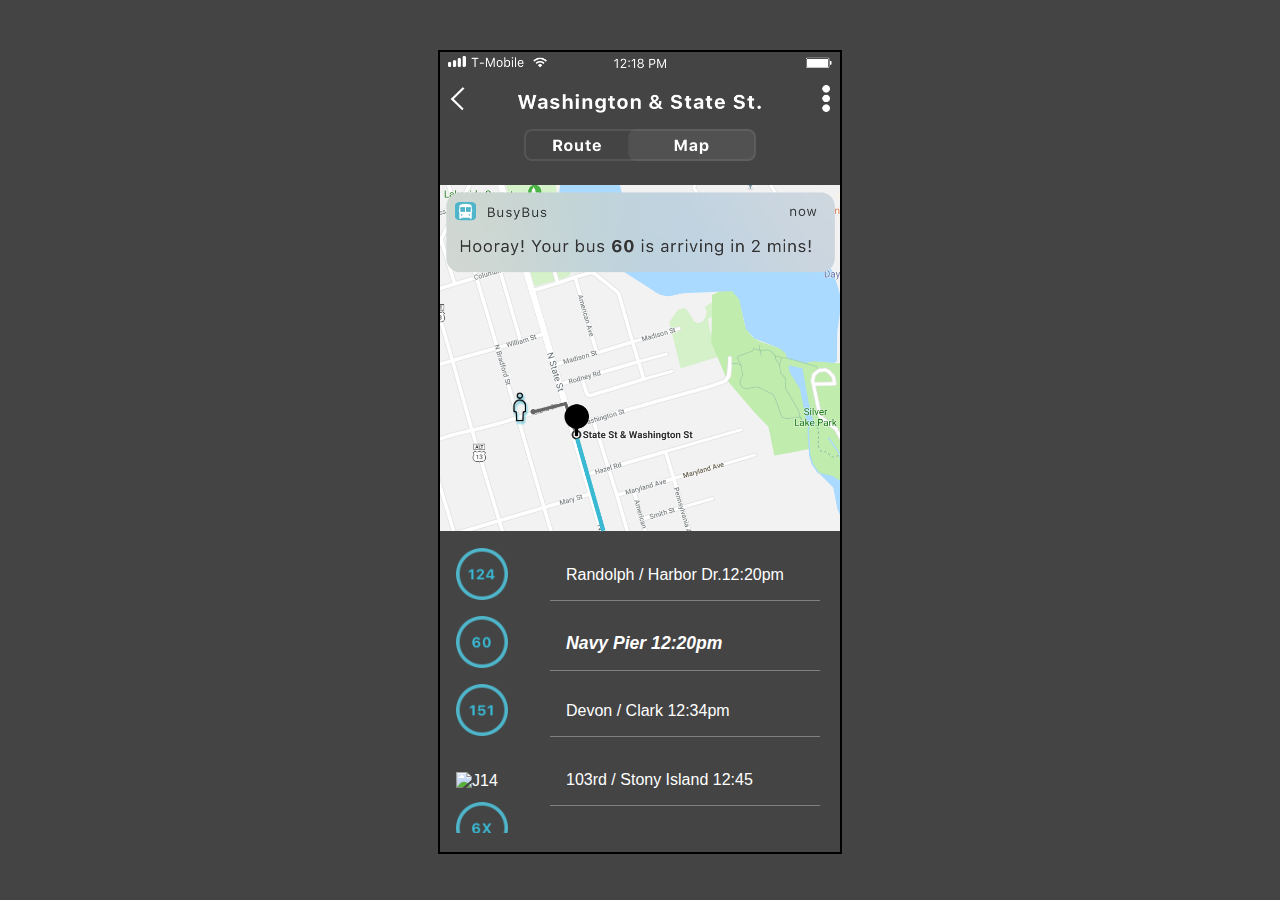
==== index.html @ 6add4e69 "first commit" ====
<!DOCTYPE html>
<html>
  <head>
      <meta charset="utf-8">
      <title>BusyBus App</title>
      <link rel="stylesheet" href="css/style.css">

  </head>
  <body>
<!-- status bar, title and toggle -->
      <header>
          <div class="status-bar">
            <img src="img/status-bar.png" alt="status-bar">
          </div>
          <div class="title">
            <img src="img/title-bar.png" alt="title-bar">
          </div>
          <div class="toggle">
              <img src="img/toggle.png" alt="toggle">
          </div>
      </header>
  <!-- map and notification banner-->
      <section class = "map">
          <img src="img/map.png" alt="map-view">
      </section>
<!-- bus schedule-->
      <section class = "container schedule">
              </div>
                <div class="flex-item symbol">
                    <ul>
                      <li><img src="img/symbol-124.png" alt="124"></li>
                      <li><img src="img/symbol-60.png" alt="60"></li>
                      <li><img src="img/symbol-151.png" alt="151"></li>
                      <li><img src="img/symbol-J14.png" alt="J14"></li>
                      <li><img src="img/symbol-6x.png" alt="6X"></li>
                      <li><img src="img/symbol-4.png" alt="4"></li>
                      <li><img src="img/symbol-20.png" alt="20"></li>
                      <li><img src="img/symbol-157.png" alt="157"></li>
                    </ul>
                </div>
                <div class="flex-item destination">
                    <ul>
                      <li>Randolph / Harbor Dr.<span>12:20pm</span></li>
                      <li>Navy Pier <span>12:20pm</span></li>
                      <li>Devon / Clark <span>12:34pm</span></li>
                      <li>103rd / Stony Island <span>12:45</span></li>
                      <li>Jackson Park Express<span>N/A</span></li>
                      <li>Cottage Grove<span>
                        Resumes 12:10am</span></li>
                      <li>Madison<span>
                        Resumes 12:10am</span></li>
                      <li>Streeterville / Taylor<span>
                        Resumes 6:00am</span></li>
                    </ul>
                </div>
        </section>
    </body>
</html>
---- css/style.css ----
body {
  background-color: #444;
  border: 2px solid black;
  width: 400px;
  height: 800px;
  margin: auto;
  margin-top: 50px;
  font-family: "San Francisco", sans-serif;
  font-size: 16px;
  font-weight: 400400;
  color: #fff;
}

/* header */

header {
  background-color: #444;
  position: sticky;
  top: 0;
  padding-bottom: 20px;
}

.status-bar img, .toggle img, .title img {
  display: block;
  margin-left: auto;
  margin-right: auto;
}

.status-bar img {
  margin-top: 4px;
  width: 96%;
}

.toggle img {
  margin-bottom: 4px;
  margin-top: 16px;
  height: 32px;
  width: 232px;
}

.title img {
  margin-bottom: 8px;
  margin-top: 16px;
  width: 95%;
}

/* map */

.map img {
  width: 100%;
}

/* flexbox*/

.schedule {
  overflow: scroll;
}
.container {
  display: flex;
  flex-direction: row;
  flex-wrap: wrap;
  justify-content: center;
  width: 400px;
  height: 297px;
  margin: 0 auto;
  overflow: scroll;
}

.symbol {
  width: 20%;
}
.destination {
  width: 70%;
}


/* bus schedule */

ul {
  list-style-type: none;
}
li {
  padding: 16px;
}

.symbol img {
  width: 52px;
  height: 52px;
  margin-left: -60px;
  margin-top: -20px;
  padding: 0px
}
/* adjusting alignment */
.destination ul {
  margin-left: -30px;
}
.destination li {
  margin-top: -2px;
  text-align: left;
}
.destination li:nth-child(2), .time li:nth-child(2) {
  padding-top: 34px;
  font-weight: bold;
  font-style: italic;
  font-size: 1.1em;
}
.destination li:nth-child(3) {
  padding-top: 33px;
}
.destination li:nth-child(4){
  padding-top: 36px;
}
.destination li:nth-child(5){
  padding-top: 35px;
}
.destination li:nth-child(6) {
  padding-top: 20px;
}
.destination li:nth-child(7){
  padding-top: 35px;
}
.destination li:nth-child(8){
  padding-top: 35px;
}
.destination li:nth-child(6), .destination li:nth-child(7), .destination li:nth-child(8), .time li:nth-child(6), .time li:nth-child(7), .time li:nth-child(8) {
  color: pink;
  font-style: italic;
}
.destination li {
  border-bottom: 0.25px solid gray;
}
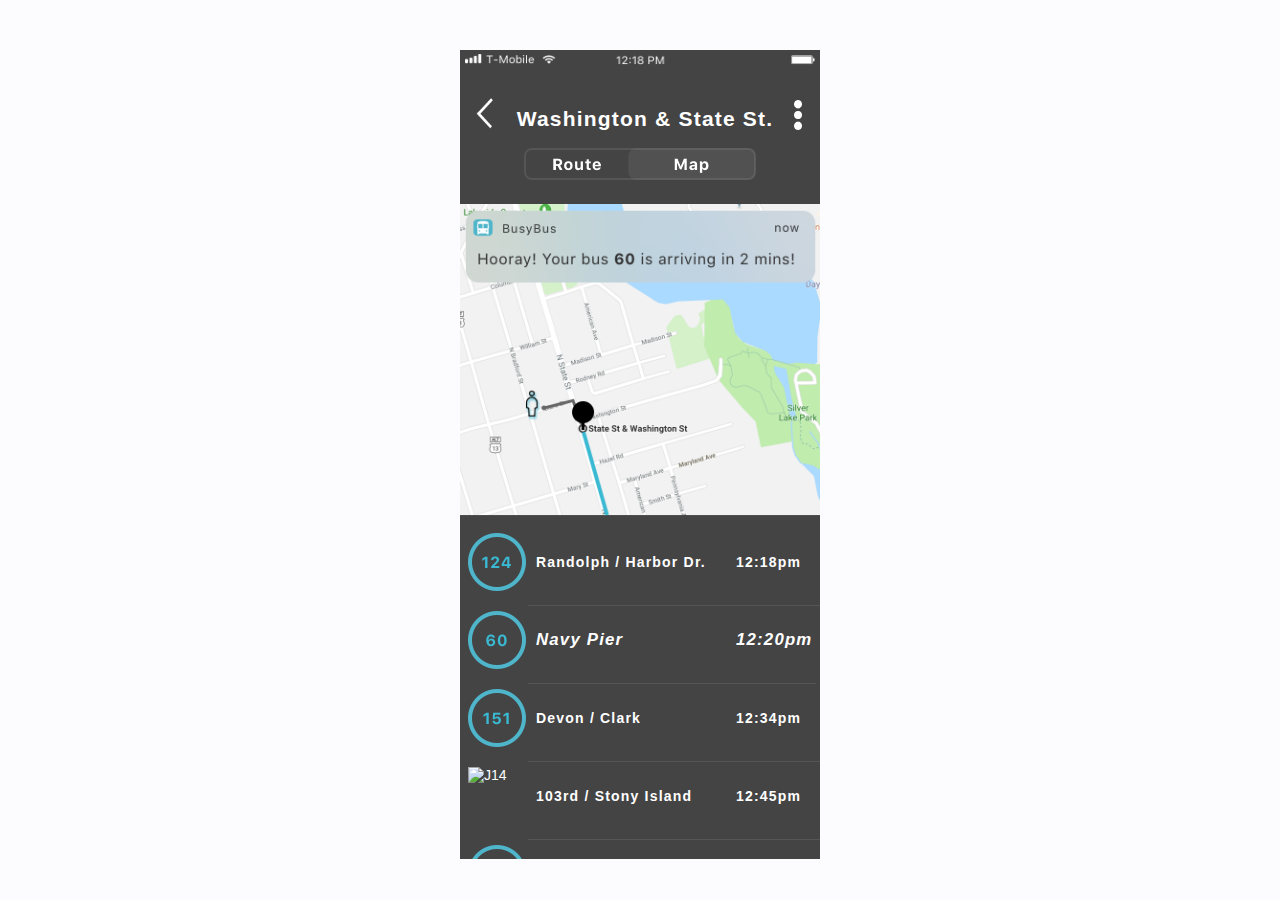
==== commit 8ffedf8a: "modifed styles for the title bar and bus schedule" ====
--- a/index.html
+++ b/index.html
@@ -8,12 +8,17 @@
   </head>
   <body>
 <!-- status bar, title and toggle -->
+<section class = "iphone">
       <header>
           <div class="status-bar">
             <img src="img/status-bar.png" alt="status-bar">
           </div>
           <div class="title">
-            <img src="img/title-bar.png" alt="title-bar">
+            <img src="img/icon/arrow.png" alt="arrow-icon" class = "arrow">
+              <div class="location">
+                <h2>Washington & State St.</h2>
+              </div>
+            <img src="img/icon/account.png" alt="account-icon" class = "account">
           </div>
           <div class="toggle">
               <img src="img/toggle.png" alt="toggle">
@@ -25,34 +30,95 @@
       </section>
 <!-- bus schedule-->
       <section class = "container schedule">
+          <div class="businfo">
+              <div class="number">
+                <img src="img/symbol-124.png" alt="124">
               </div>
-                <div class="flex-item symbol">
-                    <ul>
-                      <li><img src="img/symbol-124.png" alt="124"></li>
-                      <li><img src="img/symbol-60.png" alt="60"></li>
-                      <li><img src="img/symbol-151.png" alt="151"></li>
-                      <li><img src="img/symbol-J14.png" alt="J14"></li>
-                      <li><img src="img/symbol-6x.png" alt="6X"></li>
-                      <li><img src="img/symbol-4.png" alt="4"></li>
-                      <li><img src="img/symbol-20.png" alt="20"></li>
-                      <li><img src="img/symbol-157.png" alt="157"></li>
-                    </ul>
-                </div>
-                <div class="flex-item destination">
-                    <ul>
-                      <li>Randolph / Harbor Dr.<span>12:20pm</span></li>
-                      <li>Navy Pier <span>12:20pm</span></li>
-                      <li>Devon / Clark <span>12:34pm</span></li>
-                      <li>103rd / Stony Island <span>12:45</span></li>
-                      <li>Jackson Park Express<span>N/A</span></li>
-                      <li>Cottage Grove<span>
-                        Resumes 12:10am</span></li>
-                      <li>Madison<span>
-                        Resumes 12:10am</span></li>
-                      <li>Streeterville / Taylor<span>
-                        Resumes 6:00am</span></li>
-                    </ul>
-                </div>
+              <div class="destination">
+                <h4>Randolph / Harbor Dr.</h4>
+              </div>
+              <div class="time">
+                <h4>12:18pm</h4>
+              </div>
+          </div>
+          <div class="businfo">
+              <div class="number">
+                <img src="img/symbol-60.png" alt="60">
+              </div>
+              <div class="destination special">
+                <h4>Navy Pier</h4>
+              </div>
+              <div class="time special">
+                <h4>12:20pm</h4>
+              </div>
+          </div>
+          <div class="businfo">
+              <div class="number">
+                <img src="img/symbol-151.png" alt="151">
+              </div>
+              <div class="destination">
+                <h4>Devon / Clark</h4>
+              </div>
+              <div class="time">
+                <h4>12:34pm</h4>
+              </div>
+          </div>
+          <div class="businfo">
+              <div class="number">
+                <img src="img/symbol-J14.png" alt="J14">
+              </div>
+              <div class="destination">
+                <h4>103rd / Stony Island</h4>
+              </div>
+              <div class="time">
+                <h4>12:45pm</h4>
+              </div>
+          </div>
+          <div class="businfo">
+              <div class="number">
+                <img src="img/symbol-6x.png" alt="6X">
+              </div>
+              <div class="destination">
+                <h5>Jackson Park Express</h5>
+              </div>
+              <div class="time">
+                <h5>N/A</h5>
+              </div>
+          </div>
+          <div class="businfo extra">
+              <div class="number">
+                <img src="img/symbol-4.png" alt="4">
+              </div>
+              <div class="destination">
+                <h5>Cottage Grove</h5>
+              </div>
+              <div class="time">
+                <h5>Resumes 12:10am</h5>
+              </div>
+          </div>
+          <div class="businfo extra">
+              <div class="number">
+                <img src="img/symbol-20.png" alt="20">
+              </div>
+              <div class="destination">
+                <h5>Madison</h5>
+              </div>
+              <div class="time">
+                <h5>Resumes 12:10am</h5>
+              </div>
+          </div>
+          <div class="businfo extra">
+              <div class="number">
+                <img src="img/symbol-157.png" alt="157">
+              </div>
+              <div class="destination">
+                <h5>Streeterville / Taylor</h5>
+              </div>
+              <div class="time">
+                <h5>Resumes 6:00am</h5>
+              </div>
+          </div>
         </section>
+      </section>
     </body>
 </html>
--- a/css/style.css
+++ b/css/style.css
@@ -1,23 +1,56 @@
+html {
+  overflow-y: hidden;
+}
+
 body {
-  background-color: #444;
-  border: 2px solid black;
-  width: 400px;
-  height: 800px;
+  background-color: #fcfcff;
+  color: #fff;
+  font-family: "Roboto Light", Helvetica, sans-serif;
+  font-size: 14px;
+  height: 600px;
   margin: auto;
   margin-top: 50px;
-  font-family: "San Francisco", sans-serif;
-  font-size: 16px;
-  font-weight: 400400;
-  color: #fff;
+  width: 360px;
 }
+
+.iphone {
+  background-color: #444;
+}
+
+/* font styling */
+
+h2, h4, h5 {
+  letter-spacing: 1.2px;
+}
+
+.time h4, .time h5 {
+  text-align: right;
+}
+
+h5 {
+  color: pink;
+  font-style: italic;
+  font-size: 1em;
+}
+
+.special {
+  font-size: 1.2em;
+  font-style: italic;
+  margin-top: -6px;
+  padding-bottom: 6px;
+}
+
+.time.special {
+  padding-right: 20px;
+}
+
 
 /* header */
 
 header {
-  background-color: #444;
+  padding-bottom: 20px;
   position: sticky;
   top: 0;
-  padding-bottom: 20px;
 }
 
 .status-bar img, .toggle img, .title img {
@@ -27,8 +60,8 @@
 }
 
 .status-bar img {
-  margin-top: 4px;
-  width: 96%;
+  padding-top: 4px;
+  width: 97%;
 }
 
 .toggle img {
@@ -39,9 +72,32 @@
 }
 
 .title img {
+
   margin-bottom: 8px;
   margin-top: 16px;
-  width: 95%;
+}
+
+.arrow {
+  height: 32px;
+  width: 18px;
+  float: left;
+  padding-left: 16px;
+}
+
+.location {
+  width: 270px;
+  float: left;
+  padding-left: 16px;
+  padding-top: 8px;
+  text-align: center;
+}
+
+.account {
+  width: 8px;
+  height: 30px;
+  padding-right: 16px;
+  padding-left: 12px;
+  padding-top: 19px;
 }
 
 /* map */
@@ -50,82 +106,57 @@
   width: 100%;
 }
 
-/* flexbox*/
+/* flexbox / floats / adjustments for the bus schedule */
 
 .schedule {
   overflow: scroll;
 }
+
 .container {
   display: flex;
-  flex-direction: row;
   flex-wrap: wrap;
-  justify-content: center;
-  width: 400px;
-  height: 297px;
-  margin: 0 auto;
-  overflow: scroll;
+  height: 300px;
+  justify-content: left;
+  padding-top: 16px;
+  padding-bottom: 24px;
+  width: 420px;
 }
 
-.symbol {
-  width: 20%;
-}
-.destination {
-  width: 70%;
+.destination, .time {
+  border-bottom: .25px solid #555;
 }
 
-
-/* bus schedule */
-
-ul {
-  list-style-type: none;
-}
-li {
-  padding: 16px;
+.number {
+  width: 60px;
+  height: 80px;
+  float: left;
+  margin-top: -2px;
+  padding-left: 8px;
 }
 
-.symbol img {
-  width: 52px;
-  height: 52px;
-  margin-left: -60px;
-  margin-top: -20px;
-  padding: 0px
+.destination {
+  width: 200px;
+  height: 70px;
+  float: left;
+  padding-left: 8px;
 }
-/* adjusting alignment */
-.destination ul {
-  margin-left: -30px;
+
+.time {
+  width: 60px;
+  height: 70px;
+  padding-right: 24px;
+  float: left;
 }
-.destination li {
-  margin-top: -2px;
-  text-align: left;
+
+.number img {
+  width: 58px;
+  height: 58px;
+  padding-top: 0;
+  margin-left: 0;
 }
-.destination li:nth-child(2), .time li:nth-child(2) {
-  padding-top: 34px;
-  font-weight: bold;
-  font-style: italic;
-  font-size: 1.1em;
+
+/* adding padding to the last four bus schedules */
+
+.extra {
+  height: 80px;
 }
-.destination li:nth-child(3) {
-  padding-top: 33px;
-}
-.destination li:nth-child(4){
-  padding-top: 36px;
-}
-.destination li:nth-child(5){
-  padding-top: 35px;
-}
-.destination li:nth-child(6) {
-  padding-top: 20px;
-}
-.destination li:nth-child(7){
-  padding-top: 35px;
-}
-.destination li:nth-child(8){
-  padding-top: 35px;
-}
-.destination li:nth-child(6), .destination li:nth-child(7), .destination li:nth-child(8), .time li:nth-child(6), .time li:nth-child(7), .time li:nth-child(8) {
-  color: pink;
-  font-style: italic;
-}
-.destination li {
-  border-bottom: 0.25px solid gray;
-}
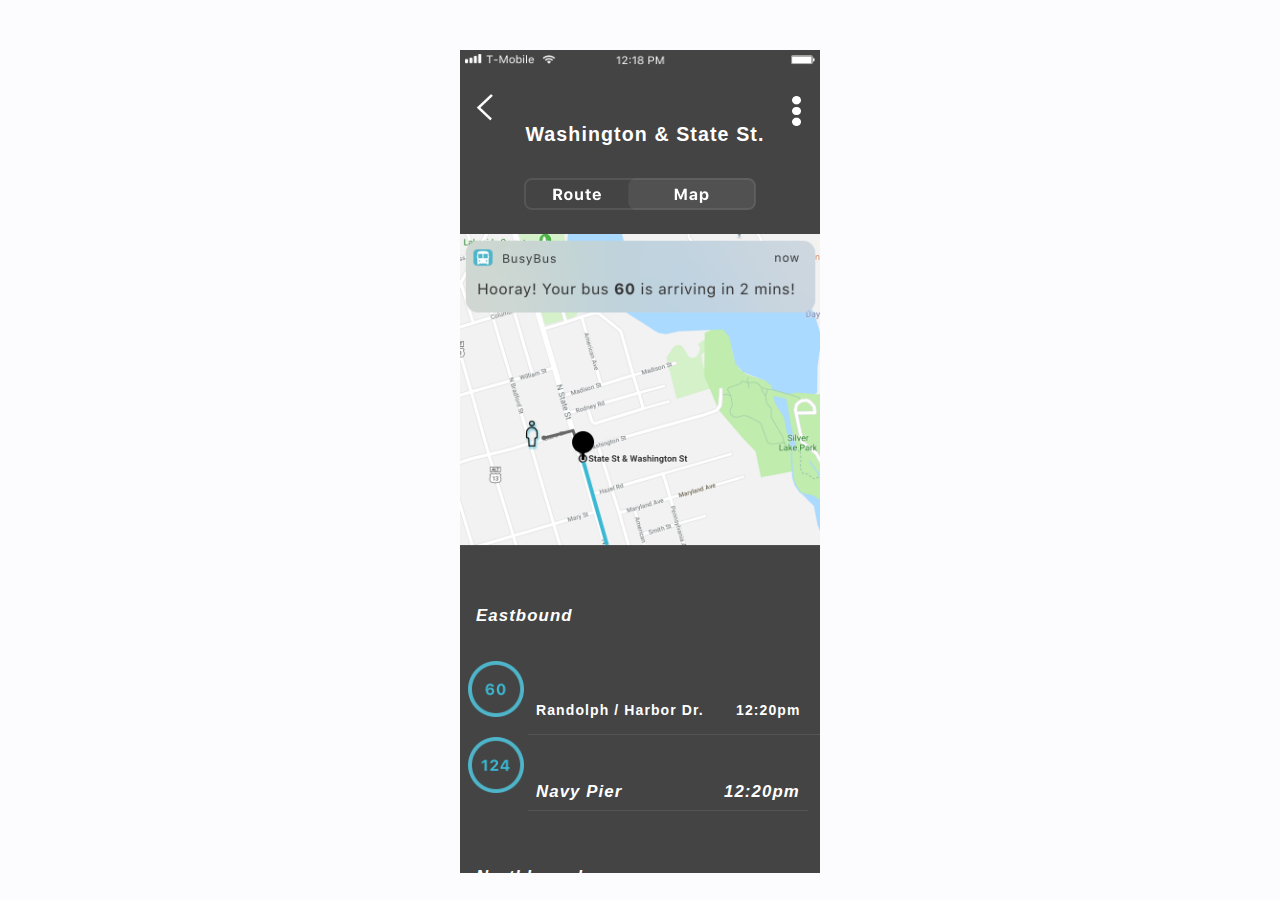
==== commit 6a289194: "final adjustments" ====
--- a/index.html
+++ b/index.html
@@ -3,6 +3,7 @@
   <head>
       <meta charset="utf-8">
       <title>BusyBus App</title>
+      <link rel="stylesheet" href="css/reset.css">
       <link rel="stylesheet" href="css/style.css">
 
   </head>
@@ -18,7 +19,7 @@
               <div class="location">
                 <h2>Washington & State St.</h2>
               </div>
-            <img src="img/icon/account.png" alt="account-icon" class = "account">
+            <img src="img/icon/account.png" alt="account-icon" class = "menu">
           </div>
           <div class="toggle">
               <img src="img/toggle.png" alt="toggle">
@@ -30,91 +31,117 @@
       </section>
 <!-- bus schedule-->
       <section class = "container schedule">
+        <div class="direction">
+          <h3>Eastbound</h3>
+        </div>
+        <div class="businfo">
+            <div class="number">
+              <img src="img/symbol-60.png" alt="60">
+            </div>
+            <div class="destination adjust">
+              <h4>Randolph / Harbor Dr.</h4>
+            </div>
+            <div class="time adjust">
+              <h4>12:20pm</h4>
+            </div>
+        </div>
           <div class="businfo">
               <div class="number">
                 <img src="img/symbol-124.png" alt="124">
               </div>
-              <div class="destination">
-                <h4>Randolph / Harbor Dr.</h4>
+              <div class="destination special adjust">
+                <h4>Navy Pier</h4>
               </div>
-              <div class="time">
-                <h4>12:18pm</h4>
+              <div class="time special left adjust">
+                <h4>12:20pm</h4>
               </div>
           </div>
-          <div class="businfo">
-              <div class="number">
-                <img src="img/symbol-60.png" alt="60">
-              </div>
-              <div class="destination special">
-                <h4>Navy Pier</h4>
-              </div>
-              <div class="time special">
-                <h4>12:20pm</h4>
-              </div>
+          <div class="direction">
+            <h3>Northbound</h3>
           </div>
           <div class="businfo">
               <div class="number">
                 <img src="img/symbol-151.png" alt="151">
               </div>
-              <div class="destination">
+              <div class="destination adjust">
                 <h4>Devon / Clark</h4>
               </div>
-              <div class="time">
-                <h4>12:34pm</h4>
+              <div class="time adjust">
+                <h4>12:32pm</h4>
               </div>
+          </div>
+          <div class="direction">
+            <h3>Southbound</h3>
           </div>
           <div class="businfo">
               <div class="number">
                 <img src="img/symbol-J14.png" alt="J14">
               </div>
-              <div class="destination">
+              <div class="destination adjust">
                 <h4>103rd / Stony Island</h4>
               </div>
-              <div class="time">
-                <h4>12:45pm</h4>
+              <div class="time adjust">
+                <h4>12:30pm</h4>
               </div>
+          </div>
+          <div class="businfo">
+              <div class="number">
+                <img src="img/symbol-124.png" alt="124">
+              </div>
+              <div class="destination adjust">
+                <h4>Navy Pier</h4>
+              </div>
+              <div class="time adjust">
+                <h4>12:40pm</h4>
+              </div>
+          </div>
+          <div class="direction">
+            <h3>Reroute</h3>
           </div>
           <div class="businfo">
               <div class="number">
                 <img src="img/symbol-6x.png" alt="6X">
               </div>
-              <div class="destination">
+              <div class="destination target">
                 <h5>Jackson Park Express</h5>
               </div>
-              <div class="time">
+              <div class="time target">
                 <h5>N/A</h5>
               </div>
+          </div>
+          <div class="direction">
+            <h3>Out of Service</h3>
           </div>
           <div class="businfo extra">
               <div class="number">
                 <img src="img/symbol-4.png" alt="4">
               </div>
-              <div class="destination">
+              <div class="destination target">
                 <h5>Cottage Grove</h5>
               </div>
-              <div class="time">
+              <div class="time target">
                 <h5>Resumes 12:10am</h5>
               </div>
           </div>
           <div class="businfo extra">
-              <div class="number">
+              <div class="number slight">
                 <img src="img/symbol-20.png" alt="20">
               </div>
-              <div class="destination">
+              <div class="destination target">
                 <h5>Madison</h5>
               </div>
-              <div class="time">
+              <div class="time target">
                 <h5>Resumes 12:10am</h5>
               </div>
           </div>
-          <div class="businfo extra">
+          <div class="businfo">
               <div class="number">
                 <img src="img/symbol-157.png" alt="157">
               </div>
-              <div class="destination">
+              <div class="destination target">
                 <h5>Streeterville / Taylor</h5>
               </div>
-              <div class="time">
+              <div class="time target">
                 <h5>Resumes 6:00am</h5>
               </div>
           </div>
--- a/css/style.css
+++ b/css/style.css
@@ -19,8 +19,20 @@
 
 /* font styling */
 
-h2, h4, h5 {
-  letter-spacing: 1.2px;
+h2, h3, h4, h5 {
+  letter-spacing: 1.1px;
+}
+
+h2 {
+  font-size: 1.4em;
+}
+
+h3 {
+  padding-left: 16px;
+  padding-bottom: 16px;
+  padding-top: 24px;
+  font-size: 1.2em;
+  font-style: italic;
 }
 
 .time h4, .time h5 {
@@ -36,12 +48,10 @@
 .special {
   font-size: 1.2em;
   font-style: italic;
-  margin-top: -6px;
-  padding-bottom: 6px;
 }
 
-.time.special {
-  padding-right: 20px;
+.left {
+  margin-left: -12px;
 }
 
 
@@ -65,22 +75,22 @@
 }
 
 .toggle img {
-  margin-bottom: 4px;
-  margin-top: 16px;
+  padding-bottom: 4px;
+  padding-top: 16px;
   height: 32px;
   width: 232px;
 }
 
 .title img {
-
   margin-bottom: 8px;
-  margin-top: 16px;
+  margin-top: 12px;
 }
 
 .arrow {
-  height: 32px;
+  height: 28px;
   width: 18px;
   float: left;
+  padding-top: 4px;
   padding-left: 16px;
 }
 
@@ -88,15 +98,14 @@
   width: 270px;
   float: left;
   padding-left: 16px;
-  padding-top: 8px;
+  padding-top: 29px;
   text-align: center;
 }
 
-.account {
-  width: 8px;
+.menu {
+  width: 9px;
   height: 30px;
-  padding-right: 16px;
-  padding-left: 12px;
+  padding-right: 8px;
   padding-top: 19px;
 }
 
@@ -117,9 +126,8 @@
   flex-wrap: wrap;
   height: 300px;
   justify-content: left;
-  padding-top: 16px;
   padding-bottom: 24px;
-  width: 420px;
+  width: 360px;
 }
 
 .destination, .time {
@@ -128,35 +136,41 @@
 
 .number {
   width: 60px;
-  height: 80px;
+  height: 50px;
   float: left;
-  margin-top: -2px;
   padding-left: 8px;
+  margin-top: 2px;
 }
 
 .destination {
   width: 200px;
-  height: 70px;
+  height: 50px;
   float: left;
   padding-left: 8px;
 }
 
 .time {
   width: 60px;
-  height: 70px;
+  height: 50px;
   padding-right: 24px;
   float: left;
 }
 
 .number img {
-  width: 58px;
-  height: 58px;
+  width: 56px;
+  height: 56px;
   padding-top: 0;
   margin-left: 0;
 }
 
-/* adding padding to the last four bus schedules */
+/* adjusting spacing to the bus schedules in the table to correct alignment */
 
-.extra {
-  height: 80px;
+.adjust {
+  padding-top: 25px;
 }
+.target {
+  padding-top: 24px;
+}
+.direction {
+  padding-top: 16px;
+}
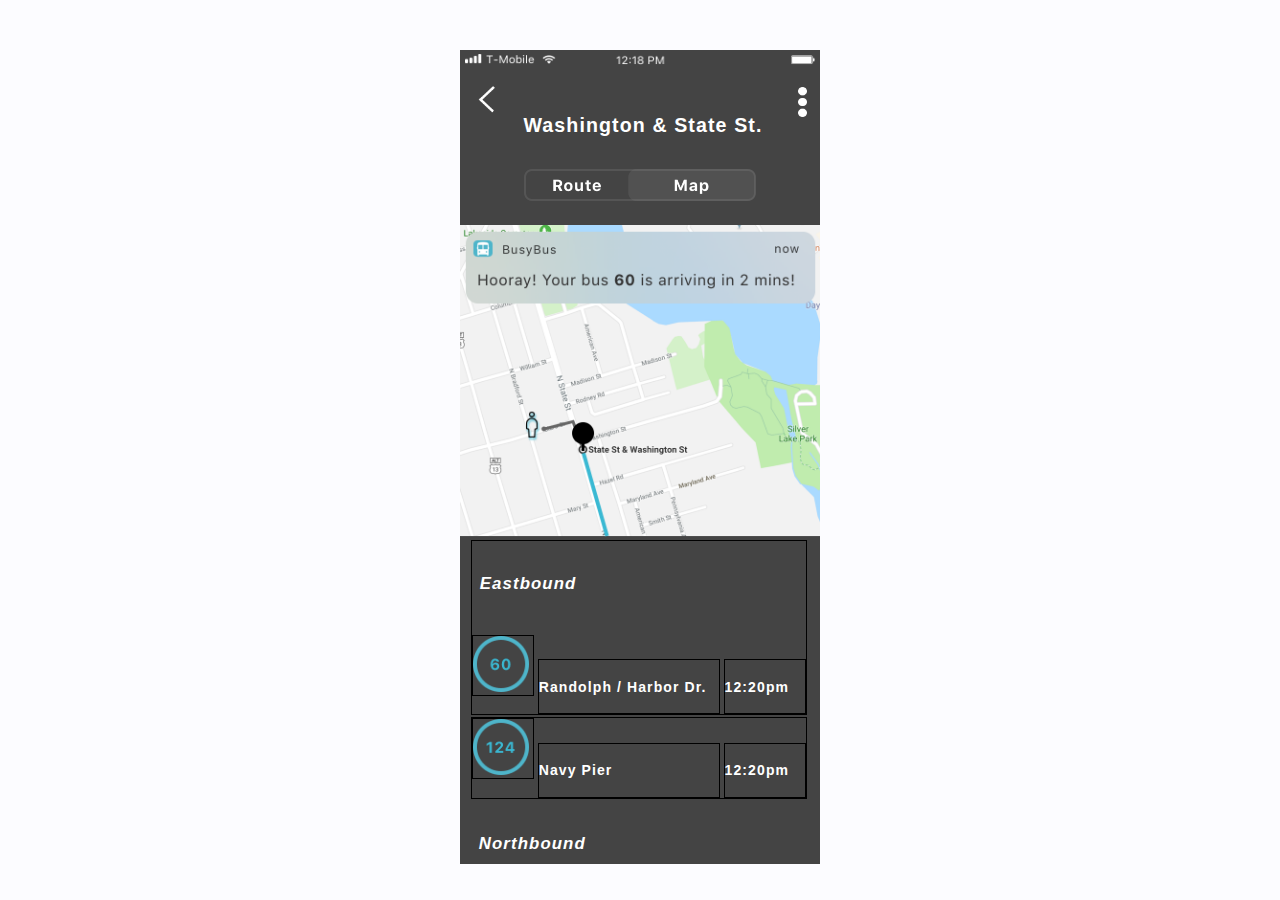
==== commit f8ccc695: "adjusted schedule from divs to a nested list" ====
--- a/index.html
+++ b/index.html
@@ -5,146 +5,93 @@
       <title>BusyBus App</title>
       <link rel="stylesheet" href="css/reset.css">
       <link rel="stylesheet" href="css/style.css">
-
   </head>
   <body>
 <!-- status bar, title and toggle -->
 <section class = "iphone">
       <header>
-          <div class="status-bar">
-            <img src="img/status-bar.png" alt="status-bar">
-          </div>
-          <div class="title">
-            <img src="img/icon/arrow.png" alt="arrow-icon" class = "arrow">
-              <div class="location">
-                <h2>Washington & State St.</h2>
-              </div>
-            <img src="img/icon/account.png" alt="account-icon" class = "menu">
-          </div>
-          <div class="toggle">
-              <img src="img/toggle.png" alt="toggle">
-          </div>
+          <img src="img/status-bar.png" alt="status-bar" class="status-bar" >
+          <img src="img/icon/arrow.png" alt="arrow-icon" class="arrow">
+          <h2 class="location">Washington & State St.</h2>
+          <img src="img/icon/account.png" alt="account-icon" class="menu">
+          <img src="img/toggle.png" alt="toggle" class = "toggle">
       </header>
-  <!-- map and notification banner-->
+<!-- map and notification banner-->
       <section class = "map">
           <img src="img/map.png" alt="map-view">
       </section>
 <!-- bus schedule-->
-      <section class = "container schedule">
-        <div class="direction">
-          <h3>Eastbound</h3>
-        </div>
-        <div class="businfo">
-            <div class="number">
-              <img src="img/symbol-60.png" alt="60">
-            </div>
-            <div class="destination adjust">
-              <h4>Randolph / Harbor Dr.</h4>
-            </div>
-            <div class="time adjust">
-              <h4>12:20pm</h4>
-            </div>
-        </div>
-          <div class="businfo">
-              <div class="number">
-                <img src="img/symbol-124.png" alt="124">
-              </div>
-              <div class="destination special adjust">
-                <h4>Navy Pier</h4>
-              </div>
-              <div class="time special left adjust">
-                <h4>12:20pm</h4>
-              </div>
-          </div>
-          <div class="direction">
-            <h3>Northbound</h3>
-          </div>
-          <div class="businfo">
-              <div class="number">
-                <img src="img/symbol-151.png" alt="151">
-              </div>
-              <div class="destination adjust">
-                <h4>Devon / Clark</h4>
-              </div>
-              <div class="time adjust">
-                <h4>12:32pm</h4>
-              </div>
-          </div>
-          <div class="direction">
-            <h3>Southbound</h3>
-          </div>
-          <div class="businfo">
-              <div class="number">
-                <img src="img/symbol-J14.png" alt="J14">
-              </div>
-              <div class="destination adjust">
-                <h4>103rd / Stony Island</h4>
-              </div>
-              <div class="time adjust">
-                <h4>12:30pm</h4>
-              </div>
-          </div>
-          <div class="businfo">
-              <div class="number">
-                <img src="img/symbol-124.png" alt="124">
-              </div>
-              <div class="destination adjust">
-                <h4>Navy Pier</h4>
-              </div>
-              <div class="time adjust">
-                <h4>12:40pm</h4>
-              </div>
-          </div>
-          <div class="direction">
-            <h3>Reroute</h3>
-          </div>
-          <div class="businfo">
-              <div class="number">
-                <img src="img/symbol-6x.png" alt="6X">
-              </div>
-              <div class="destination target">
-                <h5>Jackson Park Express</h5>
-              </div>
-              <div class="time target">
-                <h5>N/A</h5>
-              </div>
-          </div>
-          <div class="direction">
-            <h3>Out of Service</h3>
-          </div>
-          <div class="businfo extra">
-              <div class="number">
-                <img src="img/symbol-4.png" alt="4">
-              </div>
-              <div class="destination target">
-                <h5>Cottage Grove</h5>
-              </div>
-              <div class="time target">
-                <h5>Resumes 12:10am</h5>
-              </div>
-          </div>
-          <div class="businfo extra">
-              <div class="number slight">
-                <img src="img/symbol-20.png" alt="20">
-              </div>
-              <div class="destination target">
-                <h5>Madison</h5>
-              </div>
-              <div class="time target">
-                <h5>Resumes 12:10am</h5>
-              </div>
-          </div>
-          <div class="businfo">
-              <div class="number">
-                <img src="img/symbol-157.png" alt="157">
-              </div>
-              <div class="destination target">
-                <h5>Streeterville / Taylor</h5>
-              </div>
-              <div class="time target">
-                <h5>Resumes 6:00am</h5>
-              </div>
-          </div>
+      <section class="schedule">
+          <ul class="buslist">
+                <li class="bus">
+                  <h3 class="direction">Eastbound</h3>
+                  <ul>
+                    <li class="number"><img src="img/symbol-60.png" alt="60"></li>
+                    <li class="destination"><h4>Randolph / Harbor Dr.</h4></li>
+                    <li class="time"><h4>12:20pm</h4></li>
+                  </ul>
+                </li>
+                <li class="bus">
+                  <ul>
+                    <li class="number"><img src="img/symbol-124.png" alt="124"></li>
+                    <li class="destination"><h4>Navy Pier</h4></li>
+                    <li class="time"><h4>12:20pm</h4></li>
+                  </ul>
+                </li>
+            <h3 class="direction">Northbound</h3>
+                <li class="bus">
+                  <ul>
+                    <li class="number"><img src="img/symbol-151.png" alt="151"></li>
+                    <li class="destination"><h4>Devon / Clark</h4></li>
+                    <li class="time"><h4>12:32pm</h4></li>
+                  </ul>
+                </li>
+            <h3 class="direction">Southbound</h3>
+                <li class="bus">
+                  <ul>
+                    <li class="number"><img src="img/symbol-j14.png" alt="J14"></li>
+                    <li class="destination"><h4>103rd / Stony Island</h4></li>
+                    <li class="time"><h4>12:30pm</h4></li>
+                  </ul>
+                </li>
+                <li class="bus">
+                  <ul>
+                    <li class="number"><img src="img/symbol-124.png" alt="124"></li>
+                    <li class="destination"><h4>Navy Pier</h4></li>
+                    <li class="time"><h4>12:40pm</h4></li>
+                  </ul>
+                </li>
+            <h3 class="direction">Reroute</h3>
+              <li class="bus">
+                <ul>
+                  <li class="number"><img src="img/symbol-6x.png" alt="6X"></li>
+                  <li class="destination"><h5>Jackson Park Express</h5></li>
+                  <li class="time"><h5>N/A</h5></li>
+                </ul>
+              </li>
+            <h3 class="direction">Out of Service</h3>
+              <li class="bus">
+                <ul>
+                  <li class="number"><img src="img/symbol-4.png" alt="4"></li>
+                  <li class="destination"><h5>Cottage Grove</h5></li>
+                  <li class="time"><h5>Resumes 12:10am</h5></li>
+                </ul>
+              </li>
+              <li class="bus">
+                <ul>
+                  <li class="number"><img src="img/symbol-20.png" alt="20"></li>
+                  <li class="destination"><h5>Madison</h5></li>
+                  <li class="time"><h5>Resumes 12:10am</h5></li>
+                </ul>
+              </li>
+              <li class="bus">
+                <ul>
+                  <li class="number"><img src="img/symbol-157.png" alt="157"></li>
+                  <li class="destination"><h5>Streeterville / Taylor</h5></li>
+                  <li class="time"><h5>Resumes 6:00am</h5></li>
+                </ul>
+              </li>
+            </ul>
         </section>
       </section>
     </body>
--- a/css/style.css
+++ b/css/style.css
@@ -28,15 +28,9 @@
 }
 
 h3 {
-  padding-left: 16px;
-  padding-bottom: 16px;
-  padding-top: 24px;
   font-size: 1.2em;
   font-style: italic;
-}
-
-.time h4, .time h5 {
-  text-align: right;
+  padding: 16px 0 24px 8px;
 }
 
 h5 {
@@ -50,10 +44,6 @@
   font-style: italic;
 }
 
-.left {
-  margin-left: -12px;
-}
-
 
 /* header */
 
@@ -63,50 +53,48 @@
   top: 0;
 }
 
-.status-bar img, .toggle img, .title img {
+.status-bar  {
+  padding-top: 4px;
+  width: 97%;
+}
+
+.status-bar, .toggle, .title {
   display: block;
   margin-left: auto;
   margin-right: auto;
 }
 
-.status-bar img {
-  padding-top: 4px;
-  width: 97%;
-}
 
-.toggle img {
+.toggle {
   padding-bottom: 4px;
   padding-top: 16px;
   height: 32px;
   width: 232px;
-}
-
-.title img {
-  margin-bottom: 8px;
-  margin-top: 12px;
+  margin: auto;
 }
 
 .arrow {
   height: 28px;
   width: 18px;
   float: left;
-  padding-top: 4px;
-  padding-left: 16px;
+  padding-top: 20px;
+  padding-left: 18px;
 }
 
 .location {
   width: 270px;
   float: left;
-  padding-left: 16px;
-  padding-top: 29px;
+  padding-left: 12px;
+  padding-top: 32px;
   text-align: center;
 }
 
 .menu {
   width: 9px;
   height: 30px;
-  padding-right: 8px;
-  padding-top: 19px;
+  padding-right: 12px;
+  padding-left: 20px;
+  padding-top: 22px;
 }
 
 /* map */
@@ -119,58 +107,52 @@
 
 .schedule {
   overflow: scroll;
-}
-
-.container {
   display: flex;
   flex-wrap: wrap;
   height: 300px;
-  justify-content: left;
+  width: 360px;
   padding-bottom: 24px;
-  width: 360px;
 }
 
-.destination, .time {
-  border-bottom: .25px solid #555;
+ul {
+  overflow-x: hidden;
+  white-space: wrap;
+  margin: auto;
+  padding: 0;
 }
 
-.number {
-  width: 60px;
-  height: 50px;
-  float: left;
-  padding-left: 8px;
-  margin-top: 2px;
+li {
+  display: inline-block;
+  border: 1px solid black;
+  text-align:
 }
 
-.destination {
-  width: 200px;
-  height: 50px;
-  float: left;
-  padding-left: 8px;
+ul.buslist {
+  width: 94%;
+  margin-left: auto;
+  margin-right: auto;
 }
 
-.time {
-  width: 60px;
-  height: 50px;
-  padding-right: 24px;
-  float: left;
+.table {
+  display: table;
+  margin: 0 auto;
+}
+
+li.bus {
+  max-width: 360px;
 }
 
 .number img {
   width: 56px;
   height: 56px;
-  padding-top: 0;
-  margin-left: 0;
 }
 
-/* adjusting spacing to the bus schedules in the table to correct alignment */
-
-.adjust {
-  padding-top: 25px;
+li.number {
+  width: 60px;
 }
-.target {
-  padding-top: 24px;
+li.destination {
+  width: 180px;
 }
-.direction {
-  padding-top: 16px;
+li.time {
+  width: 80px;
 }
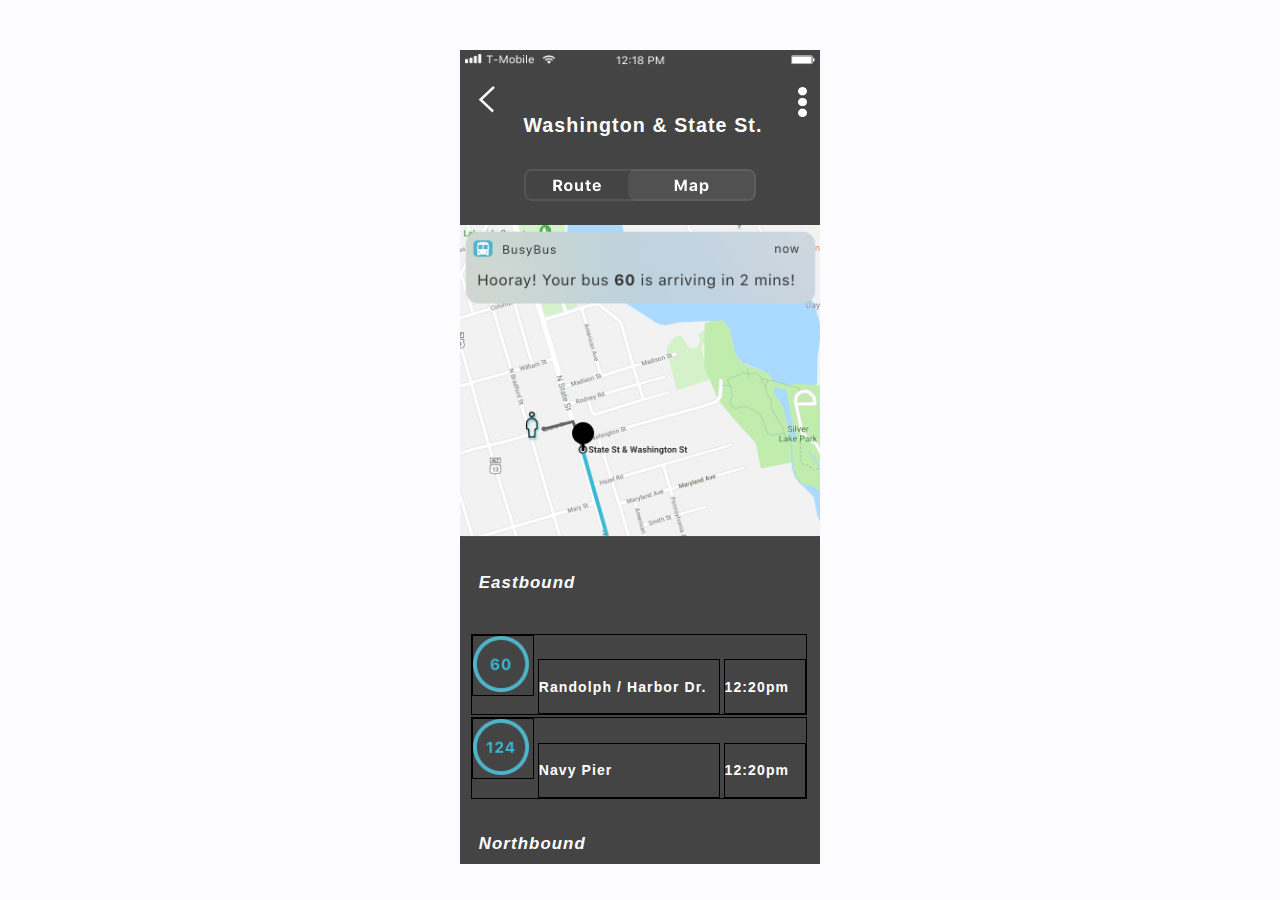
==== commit ab9d03b3: "removed dulpicate index files" ====
--- a/index.html
+++ b/index.html
@@ -23,8 +23,8 @@
 <!-- bus schedule-->
       <section class="schedule">
           <ul class="buslist">
+            <h3 class="direction">Eastbound</h3>
                 <li class="bus">
-                  <h3 class="direction">Eastbound</h3>
                   <ul>
                     <li class="number"><img src="img/symbol-60.png" alt="60"></li>
                     <li class="destination"><h4>Randolph / Harbor Dr.</h4></li>
--- a/css/style.css
+++ b/css/style.css
@@ -133,11 +133,6 @@
   margin-right: auto;
 }
 
-.table {
-  display: table;
-  margin: 0 auto;
-}
-
 li.bus {
   max-width: 360px;
 }
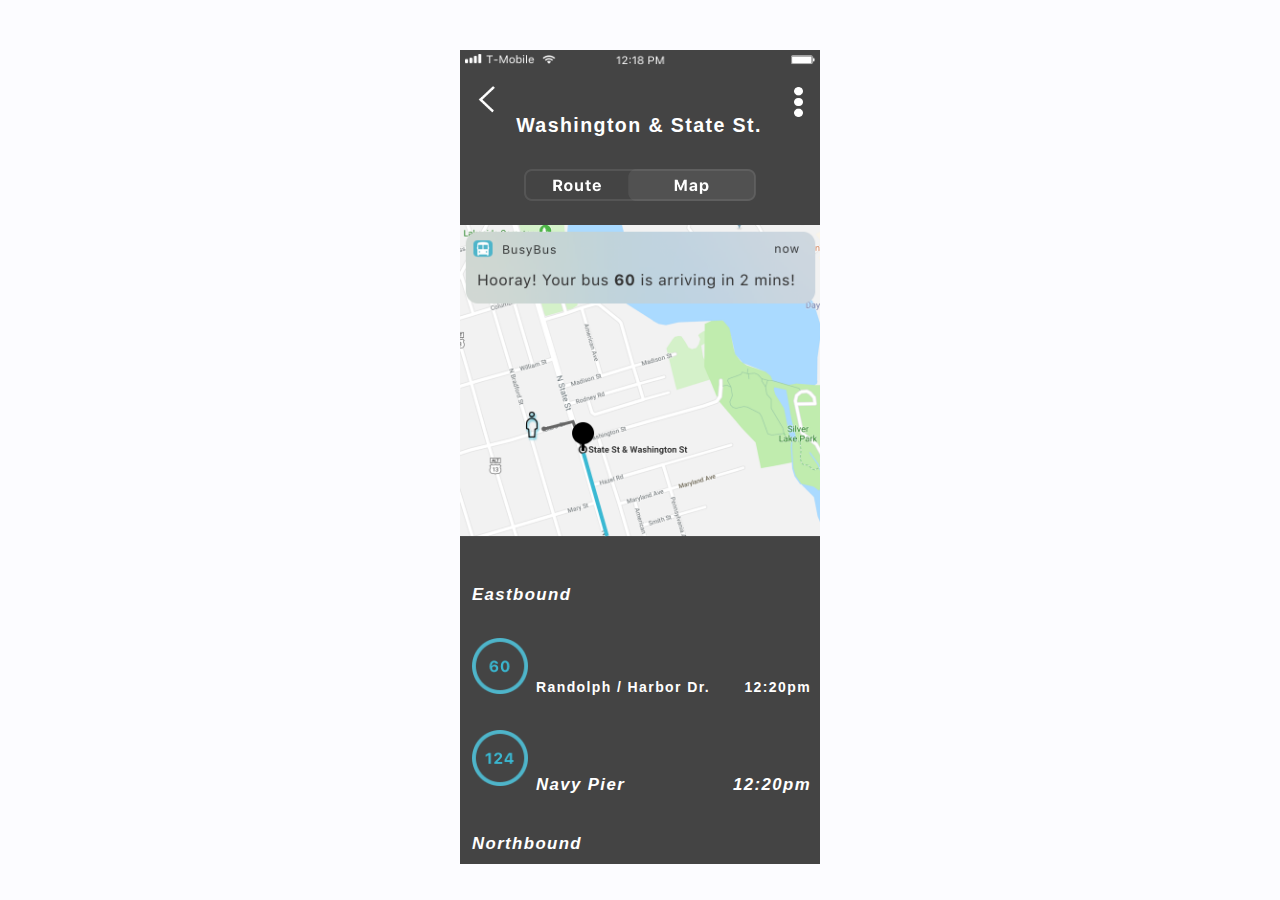
==== commit 3f5c106d: "slight modifications to the table layout" ====
--- a/index.html
+++ b/index.html
@@ -23,72 +23,72 @@
 <!-- bus schedule-->
       <section class="schedule">
           <ul class="buslist">
-            <h3 class="direction">Eastbound</h3>
+            <div class="direction adjust"><h3>Eastbound</h3></div>
                 <li class="bus">
                   <ul>
                     <li class="number"><img src="img/symbol-60.png" alt="60"></li>
-                    <li class="destination"><h4>Randolph / Harbor Dr.</h4></li>
-                    <li class="time"><h4>12:20pm</h4></li>
+                    <li class="destination align"><h4>Randolph / Harbor Dr.</h4></li>
+                    <li class="time align"><h4>12:20pm</h4></li>
                   </ul>
                 </li>
                 <li class="bus">
                   <ul>
                     <li class="number"><img src="img/symbol-124.png" alt="124"></li>
-                    <li class="destination"><h4>Navy Pier</h4></li>
-                    <li class="time"><h4>12:20pm</h4></li>
+                    <li class="destination align special"><h4>Navy Pier</h4></li>
+                    <li class="time align special"><h4>12:20pm</h4></li>
                   </ul>
                 </li>
-            <h3 class="direction">Northbound</h3>
+            <div class="direction adjust"><h3>Northbound</h3></div>
                 <li class="bus">
                   <ul>
                     <li class="number"><img src="img/symbol-151.png" alt="151"></li>
-                    <li class="destination"><h4>Devon / Clark</h4></li>
-                    <li class="time"><h4>12:32pm</h4></li>
+                    <li class="destination align"><h4>Devon / Clark</h4></li>
+                    <li class="time align"><h4>12:32pm</h4></li>
                   </ul>
                 </li>
-            <h3 class="direction">Southbound</h3>
+            <div class="direction adjust"><h3>Southbound</h3></div>
                 <li class="bus">
                   <ul>
                     <li class="number"><img src="img/symbol-j14.png" alt="J14"></li>
-                    <li class="destination"><h4>103rd / Stony Island</h4></li>
-                    <li class="time"><h4>12:30pm</h4></li>
+                    <li class="destination align"><h4>103rd / Stony Island</h4></li>
+                    <li class="time align"><h4>12:30pm</h4></li>
                   </ul>
                 </li>
                 <li class="bus">
                   <ul>
                     <li class="number"><img src="img/symbol-124.png" alt="124"></li>
-                    <li class="destination"><h4>Navy Pier</h4></li>
-                    <li class="time"><h4>12:40pm</h4></li>
+                    <li class="destination align"><h4>Navy Pier</h4></li>
+                    <li class="time align"><h4>12:40pm</h4></li>
                   </ul>
                 </li>
-            <h3 class="direction">Reroute</h3>
+            <div class="direction adjust"><h3>Reroute</h3></div>
               <li class="bus">
                 <ul>
                   <li class="number"><img src="img/symbol-6x.png" alt="6X"></li>
-                  <li class="destination"><h5>Jackson Park Express</h5></li>
-                  <li class="time"><h5>N/A</h5></li>
+                  <li class="destination align"><h5>Jackson Park Express</h5></li>
+                  <li class="time align"><h5>N/A</h5></li>
                 </ul>
               </li>
-            <h3 class="direction">Out of Service</h3>
+            <div class="direction adjust"><h3>Out of Service</h3></div>
               <li class="bus">
                 <ul>
                   <li class="number"><img src="img/symbol-4.png" alt="4"></li>
-                  <li class="destination"><h5>Cottage Grove</h5></li>
-                  <li class="time"><h5>Resumes 12:10am</h5></li>
+                  <li class="destination align"><h5>Cottage Grove</h5></li>
+                  <li class="time align"><h5>Resumes 12:10am</h5></li>
                 </ul>
               </li>
               <li class="bus">
                 <ul>
                   <li class="number"><img src="img/symbol-20.png" alt="20"></li>
-                  <li class="destination"><h5>Madison</h5></li>
-                  <li class="time"><h5>Resumes 12:10am</h5></li>
+                  <li class="destination align"><h5>Madison</h5></li>
+                  <li class="time align"><h5>Resumes 12:10am</h5></li>
                 </ul>
               </li>
               <li class="bus">
                 <ul>
                   <li class="number"><img src="img/symbol-157.png" alt="157"></li>
-                  <li class="destination"><h5>Streeterville / Taylor</h5></li>
-                  <li class="time"><h5>Resumes 6:00am</h5></li>
+                  <li class="destination align"><h5>Streeterville / Taylor</h5></li>
+                  <li class="time align"><h5>Resumes 6:00am</h5></li>
                 </ul>
               </li>
             </ul>
--- a/css/style.css
+++ b/css/style.css
@@ -1,3 +1,5 @@
+/* background styling */
+
 html {
   overflow-y: hidden;
 }
@@ -7,6 +9,7 @@
   color: #fff;
   font-family: "Roboto Light", Helvetica, sans-serif;
   font-size: 14px;
+  letter-spacing: .1em;
   height: 600px;
   margin: auto;
   margin-top: 50px;
@@ -19,10 +22,6 @@
 
 /* font styling */
 
-h2, h3, h4, h5 {
-  letter-spacing: 1.1px;
-}
-
 h2 {
   font-size: 1.4em;
 }
@@ -30,7 +29,11 @@
 h3 {
   font-size: 1.2em;
   font-style: italic;
-  padding: 16px 0 24px 8px;
+  padding-top: 16px;
+}
+
+.adjust {
+  padding: 16px 0px 16px 0px;
 }
 
 h5 {
@@ -44,6 +47,9 @@
   font-style: italic;
 }
 
+.time.special {
+  padding-left: -2px;
+}
 
 /* header */
 
@@ -53,7 +59,7 @@
   top: 0;
 }
 
-.status-bar  {
+.status-bar {
   padding-top: 4px;
   width: 97%;
 }
@@ -64,37 +70,32 @@
   margin-right: auto;
 }
 
-
 .toggle {
-  padding-bottom: 4px;
-  padding-top: 16px;
   height: 32px;
+  margin: auto;
+  padding: 16px 0px 4px 0px;
   width: 232px;
-  margin: auto;
 }
 
 .arrow {
   height: 28px;
   width: 18px;
   float: left;
-  padding-top: 20px;
-  padding-left: 18px;
+  padding: 20px 0px 0px 18px;
 }
 
 .location {
-  width: 270px;
   float: left;
-  padding-left: 12px;
+  padding-left: 8px;
   padding-top: 32px;
   text-align: center;
+  width: 270px;
 }
 
 .menu {
   width: 9px;
   height: 30px;
-  padding-right: 12px;
-  padding-left: 20px;
-  padding-top: 22px;
+  padding: 22px 12px 0px 20px;
 }
 
 /* map */
@@ -110,9 +111,11 @@
   display: flex;
   flex-wrap: wrap;
   height: 300px;
-  width: 360px;
+  width: 100%;
   padding-bottom: 24px;
 }
+
+/* nested list styling for the bus schedule */
 
 ul {
   overflow-x: hidden;
@@ -122,19 +125,33 @@
 }
 
 li {
-  display: inline-block;
-  border: 1px solid black;
-  text-align:
+  display: block;
+  float: left;
 }
 
-ul.buslist {
-  width: 94%;
+.time {
+  text-align: right;
+}
+
+.direction {
+  padding-top: 12px;
+}
+
+.align {
+  float: left;
+  padding-top: 23px;
+}
+
+.buslist {
+  width: 100%;
   margin-left: auto;
   margin-right: auto;
+  padding-left: 12px;
 }
 
-li.bus {
+.bus {
   max-width: 360px;
+  padding-bottom: 16px;
 }
 
 .number img {
@@ -142,12 +159,15 @@
   height: 56px;
 }
 
-li.number {
+.number {
   width: 60px;
 }
-li.destination {
+
+.destination {
   width: 180px;
+  padding-left: 4px;
 }
-li.time {
-  width: 80px;
+
+.time {
+  width: 95px;
 }
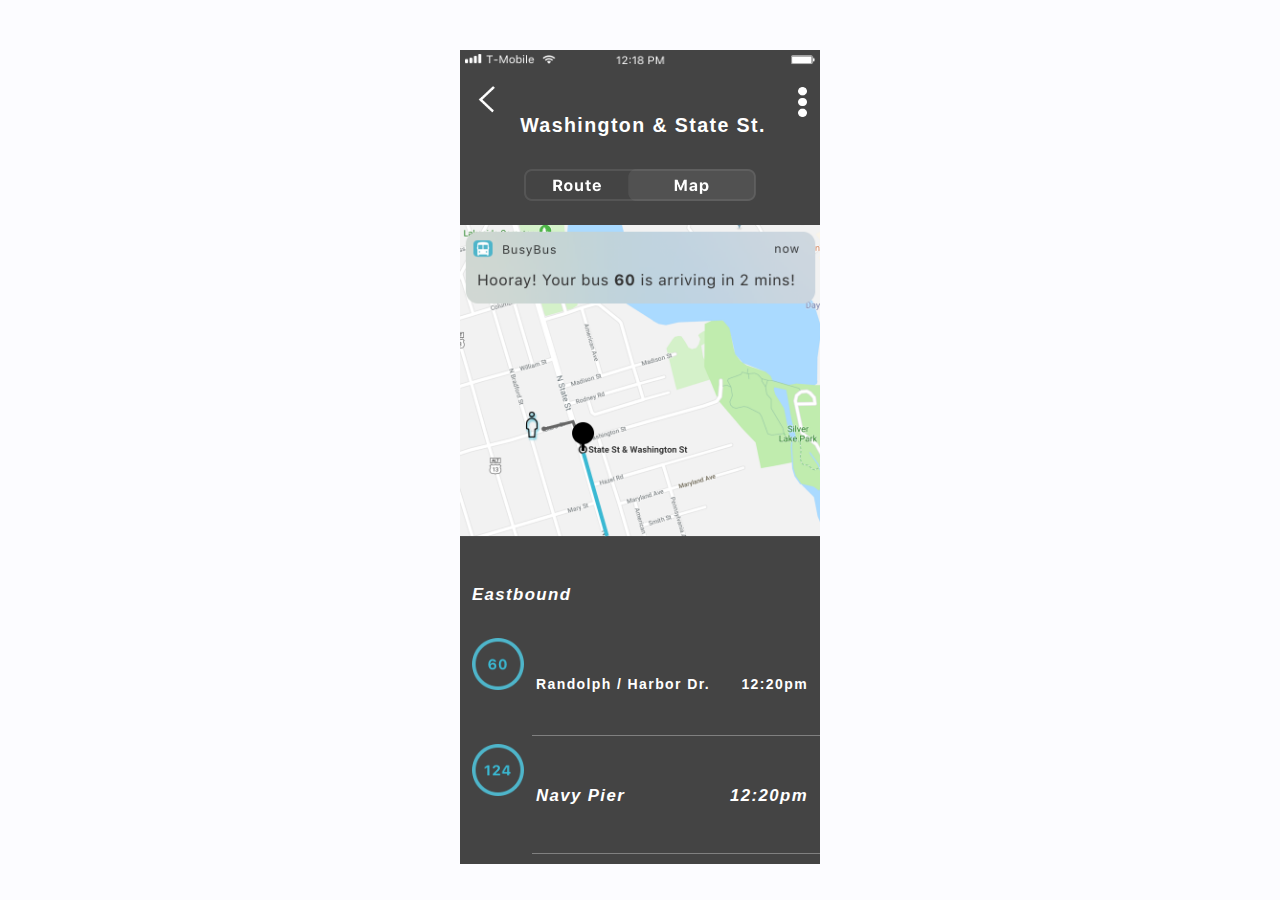
==== commit f422a1d1: "modified the bus schedule" ====
--- a/index.html
+++ b/index.html
@@ -33,7 +33,7 @@
                 </li>
                 <li class="bus">
                   <ul>
-                    <li class="number"><img src="img/symbol-124.png" alt="124"></li>
+                    <li class="number space"><img src="img/symbol-124.png" alt="124"></li>
                     <li class="destination align special"><h4>Navy Pier</h4></li>
                     <li class="time align special"><h4>12:20pm</h4></li>
                   </ul>
@@ -41,7 +41,7 @@
             <div class="direction adjust"><h3>Northbound</h3></div>
                 <li class="bus">
                   <ul>
-                    <li class="number"><img src="img/symbol-151.png" alt="151"></li>
+                    <li class="number space"><img src="img/symbol-151.png" alt="151"></li>
                     <li class="destination align"><h4>Devon / Clark</h4></li>
                     <li class="time align"><h4>12:32pm</h4></li>
                   </ul>
@@ -56,7 +56,7 @@
                 </li>
                 <li class="bus">
                   <ul>
-                    <li class="number"><img src="img/symbol-124.png" alt="124"></li>
+                    <li class="number space"><img src="img/symbol-124.png" alt="124"></li>
                     <li class="destination align"><h4>Navy Pier</h4></li>
                     <li class="time align"><h4>12:40pm</h4></li>
                   </ul>
@@ -64,7 +64,7 @@
             <div class="direction adjust"><h3>Reroute</h3></div>
               <li class="bus">
                 <ul>
-                  <li class="number"><img src="img/symbol-6x.png" alt="6X"></li>
+                  <li class="number space"><img src="img/symbol-6x.png" alt="6X"></li>
                   <li class="destination align"><h5>Jackson Park Express</h5></li>
                   <li class="time align"><h5>N/A</h5></li>
                 </ul>
@@ -74,21 +74,21 @@
                 <ul>
                   <li class="number"><img src="img/symbol-4.png" alt="4"></li>
                   <li class="destination align"><h5>Cottage Grove</h5></li>
-                  <li class="time align"><h5>Resumes 12:10am</h5></li>
+                  <li class="time correct"><h5>Resumes 12:10am</h5></li>
                 </ul>
               </li>
               <li class="bus">
                 <ul>
                   <li class="number"><img src="img/symbol-20.png" alt="20"></li>
                   <li class="destination align"><h5>Madison</h5></li>
-                  <li class="time align"><h5>Resumes 12:10am</h5></li>
+                  <li class="time correct"><h5>Resumes 12:10am</h5></li>
                 </ul>
               </li>
               <li class="bus">
                 <ul>
                   <li class="number"><img src="img/symbol-157.png" alt="157"></li>
                   <li class="destination align"><h5>Streeterville / Taylor</h5></li>
-                  <li class="time align"><h5>Resumes 6:00am</h5></li>
+                  <li class="time smidge"><h5>Resumes 6:00am</h5></li>
                 </ul>
               </li>
             </ul>
--- a/css/style.css
+++ b/css/style.css
@@ -51,6 +51,22 @@
   padding-left: -2px;
 }
 
+.time.correct {
+  padding-top: 5px;
+  border-bottom: 1px solid gray;
+}
+.time.smidge {
+  padding-top: 7px;
+}
+
+.time h4, .time h5 {
+  padding-right: 12px;
+}
+
+.space {
+  padding-bottom: 24px;
+}
+
 /* header */
 
 header {
@@ -86,7 +102,7 @@
 
 .location {
   float: left;
-  padding-left: 8px;
+  padding-left: 12px;
   padding-top: 32px;
   text-align: center;
   width: 270px;
@@ -118,7 +134,6 @@
 /* nested list styling for the bus schedule */
 
 ul {
-  overflow-x: hidden;
   white-space: wrap;
   margin: auto;
   padding: 0;
@@ -139,7 +154,7 @@
 
 .align {
   float: left;
-  padding-top: 23px;
+  padding-top: 20px;
 }
 
 .buslist {
@@ -151,12 +166,12 @@
 
 .bus {
   max-width: 360px;
-  padding-bottom: 16px;
+  padding-bottom: 8px;
 }
 
 .number img {
-  width: 56px;
-  height: 56px;
+  width: 52px;
+  height: 52px;
 }
 
 .number {
@@ -169,5 +184,12 @@
 }
 
 .time {
-  width: 95px;
+  width: 104px;
 }
+
+/* dividers for the bus schedule table */
+
+.destination, .time {
+  border-bottom: .25px solid gray;
+  padding-bottom: 24px;
+}
